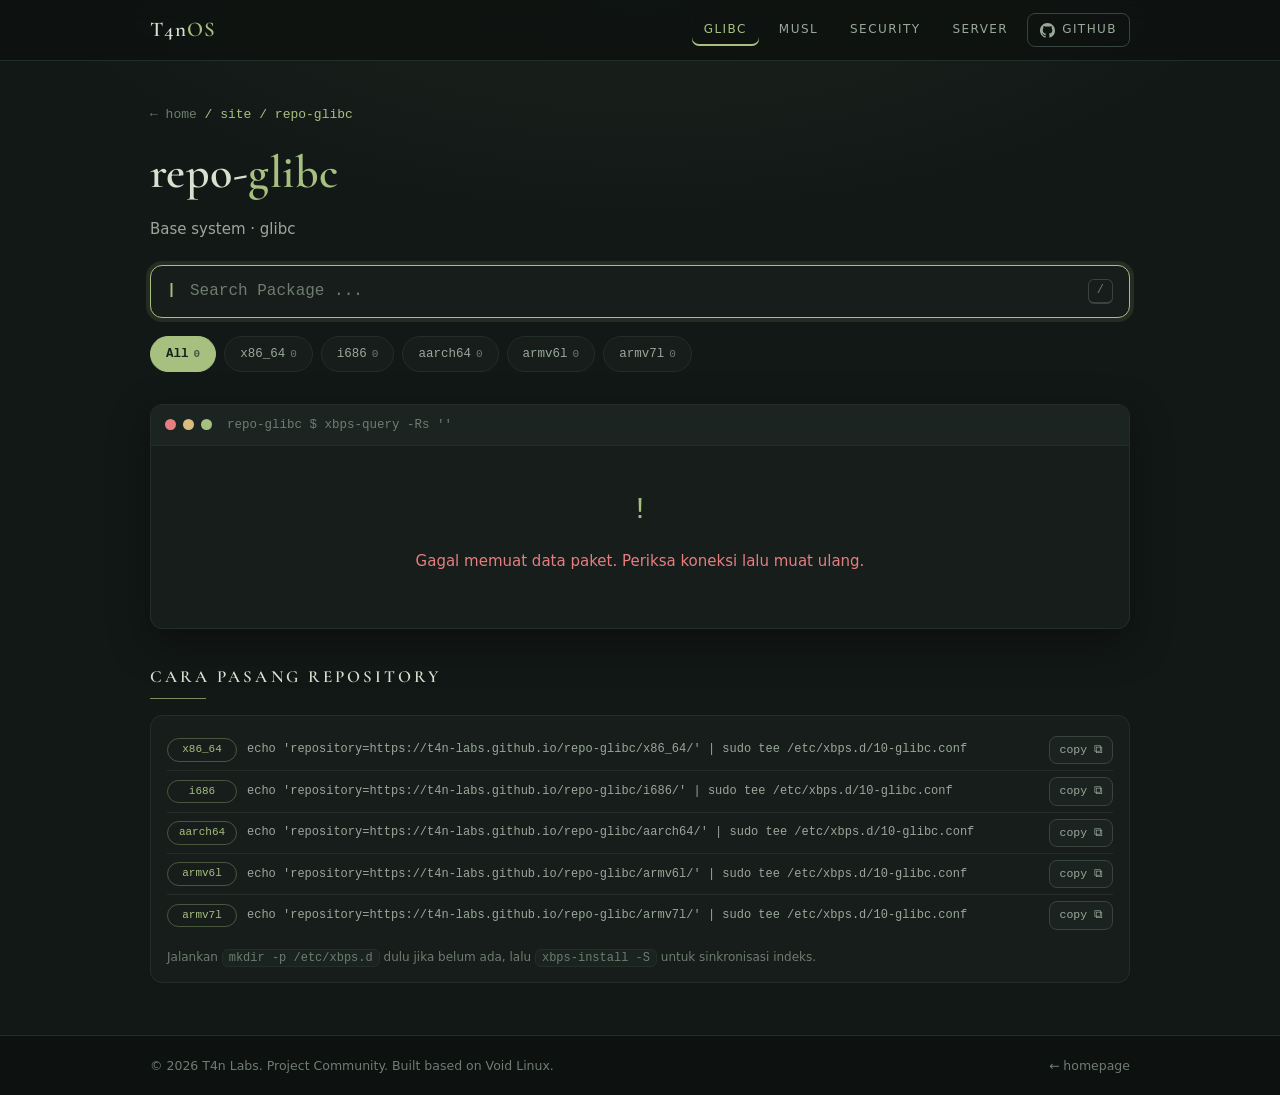
==== site/glibc.html @ 4ee069a6 "Build Website for Search Repository Package T4n Labs" ====
<!doctype html>
<!--
  ============================================================
  T4n OS — SEARCH PAGE · ⚠ BEDA ANTAR FILE: repo-glibc
  ============================================================
  Halaman  : search package untuk SATU repository
  Style    : assets/style.css  (folder site/, tema Everforest)
  Script   : assets/script.js  (folder site/, search engine)

  PEMBEDA ANTAR FILE (hanya 3 baris):
    1. <title>       : "repo-glibc — T4n OS Search"
    2. <meta desc>   : "...repository glibc T4n OS..."
    3. <body data-repo="glibc">   ← menentukan repo yg dicari
  File lain: glibc.html / server.html / security.html
  (ganti 3 baris tsb, sisanya identik)

  Elemen WAJIB (dipakai site/assets/script.js):
    body[data-repo] #switch a[data-key] #cmd
    [data-repo-name] [data-repo-label] [data-repo-desc]
    #q #tabs .panel #panelTitle #count #notice #status
    #results #install #toast
  (#pagination dibuat otomatis oleh JS — jangan ditulis manual)

  URL state: #q=<kata>&arch=<arch>&page=<n>  → bisa di-share
  ============================================================
-->
<html lang="id">
  <head>
    <meta charset="UTF-8" />
    <meta name="viewport" content="width=device-width, initial-scale=1.0" />

    <!-- Identitas: title & description spesifik repo ini -->
    <title>repo-glibc — T4n OS Search</title>
    <meta
      name="description"
      content="Cari paket di repository glibc T4n OS (Void Linux based)." />
    <meta name="theme-color" content="#121816" />

    <!-- Logo di ../assets (dipakai bersama homepage); style lokal -->
    <link rel="icon" type="image/png" href="../assets/logo.png" />
    <link rel="stylesheet" href="assets/style.css" />
  </head>
  <!-- data-repo: KUNCI halaman — script.js membaca ini untuk
       memilih repo (fetch URL, tab arch, perintah pasang) -->
  <body data-repo="glibc">
    <!-- ======================================================
         HEADER — #switch: navigasi antar halaman search.
         a[data-key] diberi class .active oleh paintChrome()
         sesuai body[data-repo] — jangan hapus data-key.
         ====================================================== -->
    <header>
      <div class="wrap bar">
        <a class="brand" href="../index.html">T4n<b>OS</b></a>
        <nav id="switch">
          <a href="glibc.html" data-key="glibc">glibc</a>
          <a href="musl.html" data-key="musl">musl</a>
          <a href="security.html" data-key="security">security</a>
          <a href="server.html" data-key="server">server</a>
          <a
            class="gh"
            href="https://github.com/T4n-Labs"
            target="_blank"
            rel="noopener">
            <!-- Logo GitHub inline SVG (fill: currentColor) -->
            <svg viewBox="0 0 16 16" aria-hidden="true" focusable="false">
              <path
                d="M8 0C3.58 0 0 3.58 0 8c0 3.54 2.29 6.53 5.47 7.59.4.07.55-.17.55-.38 0-.19-.01-.82-.01-1.49-2.01.37-2.53-.49-2.69-.94-.09-.23-.48-.94-.82-1.13-.28-.15-.68-.52-.01-.53.63-.01 1.08.58 1.23.82.72 1.21 1.87.87 2.33.66.07-.52.28-.87.51-1.07-1.78-.2-3.64-.89-3.64-3.95 0-.87.31-1.59.82-2.15-.08-.2-.36-1.02.08-2.12 0 0 .67-.21 2.2.82.64-.18 1.32-.27 2-.27s1.36.09 2 .27c1.53-1.04 2.2-.82 2.2-.82.44 1.1.16 1.92.08 2.12.51.56.82 1.27.82 2.15 0 3.07-1.87 3.75-3.65 3.95.29.25.54.73.54 1.48 0 1.07-.01 1.93-.01 2.2 0 .21.15.46.55.38A8.01 8.01 0 0 0 16 8c0-4.42-3.58-8-8-8z" />
            </svg>
            GitHub
          </a>
        </nav>
      </div>
    </header>

    <main class="wrap">
      <!-- ======================================================
           HERO — identitas repo + search bar + tab arsitektur
           [data-repo-name/label/desc] diisi paintChrome().
           #q     : input pencarian (live, debounce di script)
           #tabs  : tab arch — dibangun buildTabs(), kosongkan saja
           ====================================================== -->
      <section class="hero">
        <p class="crumb">
          <a class="back" href="../index.html">← home</a> / site /
          <span data-repo-name></span>
        </p>
        <h1>repo-<em data-repo-label></em></h1>
        <p class="sub" data-repo-desc></p>

        <div class="search" role="search">
          <span class="pipe">|</span>
          <input
            id="q"
            type="search"
            placeholder="Search Package ..."
            autocomplete="off"
            spellcheck="false"
            autofocus />
          <kbd>/</kbd>
        </div>

        <div class="tabs" id="tabs" role="tablist"></div>
      </section>

      <!-- ======================================================
           PANEL HASIL — window terminal
           #panelTitle : simulasi "xbps-query -Rs ..." (diisi render())
           #count      : "N pkg · hal x/y"
           #notice     : banner peringatan (saat ini tak dipakai)
           #status     : loading / error / empty-state (aria-live
                         agar screen reader mengumumkan perubahan)
           #results    : <ul> baris paket; <nav> pagination dibuat
                         JS tepat setelah elemen ini
           ====================================================== -->
      <section class="panel">
        <div class="panel-bar">
          <span class="dot r"></span><span class="dot y"></span
          ><span class="dot g"></span>
          <span class="panel-title" id="panelTitle"></span>
          <span class="panel-count" id="count"></span>
        </div>
        <div id="notice"></div>
        <div id="status" aria-live="polite"></div>
        <ul id="results" class="results"></ul>
      </section>

      <!-- ======================================================
           CARA PASANG — #install diisi buildInstall():
           satu baris perintah per arsitektur + tombol copy
           ====================================================== -->
      <section class="howto">
        <h2>Cara pasang repository</h2>
        <div id="install"></div>
      </section>
    </main>

    <footer>
      <div class="wrap foot">
        <p>
          &copy; 2026 T4n Labs. Project Community. Built based on Void Linux.
        </p>
        <span><a href="../index.html">← homepage</a></span>
      </div>
    </footer>

    <!-- Toast: feedback tombol copy (dipakai script via #toast) -->
    <div id="toast" class="toast"></div>

    <!-- Search engine — satu file untuk KEEMPAT halaman site/.
         Pembeda hanya body[data-repo] di atas. -->
    <script src="assets/script.js"></script>
  </body>
</html>
---- site/assets/style.css ----
/* ============================================================
   T4n OS — SEARCH PAGE · TEMA EVERFOREST DARK
   ============================================================
   Dipakai oleh : site/{glibc,musl,server,security}.html
   Pasangan     : site/assets/script.js (search engine)
   Saudara      : assets/style.css (homepage — token warna sama)

   DAFTAR ISI
   ----------
   1.  Token desain (:root)   — palet Everforest + font stack
   2.  Base & reset
   3.  Header / navbar
   4.  Hero                   — judul repo + search bar + tabs
   5.  Panel terminal         — window hasil (dot, title, count)
   6.  Hasil pencarian        — baris paket, chip, tombol copy
   7.  Skeleton loading
   8.  Pagination
   9.  Install list           — perintah pasang per-arch
   10. Footer & toast
   11. Responsive (<640px)
   12. Aksesibilitas          — prefers-reduced-motion

   CATATAN FONT:
   Serif "Cormorant Garamond" via Google Fonts (@import) — hanya
   untuk heading; data/terminal tetap mono. Hapus @import untuk
   mode offline penuh (fallback Georgia).
   ============================================================ */
@import url('https://fonts.googleapis.com/css2?family=Cormorant+Garamond:wght@500;600;700&display=swap');

/* ============================================================
   1. TOKEN DESAIN — identik dgn assets/style.css (homepage).
   Ganti tema seluruh situs cukup ubah token di sini + homepage.
   ============================================================ */
:root{
  --bg:#121816;       --bg-deep:#0d1210;  --bg-soft:#1a231f;
  --panel:#161d1a;    --panel-2:#1b2420;
  --line:#242e29;     --line-2:#38453e;
  --text:#d8e0d0;     --muted:#9aa89b;    --dim:#6e7d70;
  --accent:#a7c080;   --accent-bright:#b6ce91; --accent-soft:rgba(167,192,128,.12);
  --green:#a7c080;    --yellow:#dbbc7f;   --red:#e67e80;
  --radius:12px;
  --sans:system-ui,-apple-system,"Segoe UI",Roboto,"Helvetica Neue",Arial,sans-serif;
  --serif:"Cormorant Garamond",Georgia,"Times New Roman",serif;
  --mono:ui-monospace,"JetBrains Mono","Fira Code","Cascadia Code",Menlo,Consolas,monospace;
}

/* ============================================================
   2. BASE & RESET
   ============================================================ */
*{box-sizing:border-box}
body{
  margin:0;
  /* glow hijau tipis di atas + latar everforest */
  background:radial-gradient(900px 400px at 50% -60px, rgba(167,192,128,.07), transparent 70%), var(--bg);
  color:var(--text); font-family:var(--sans); font-size:15px; line-height:1.6;
  -webkit-font-smoothing:antialiased;
}
a{color:inherit;text-decoration:none}
button{font:inherit;cursor:pointer}
::selection{background:rgba(167,192,128,.3)}
mark{background:rgba(167,192,128,.25);color:var(--text);border-radius:3px;padding:0 1px}  /* highlight hasil search */
.wrap{width:min(980px,92vw);margin-inline:auto}
h2{
  font-family:var(--serif);font-size:17px;font-weight:600;
  letter-spacing:.18em;text-transform:uppercase;
  color:var(--text);margin:0 0 16px;
}
h2::after{content:"";display:block;width:56px;height:1px;background:var(--accent);margin-top:8px;opacity:.7}

/* ============================================================
   3. HEADER / NAVBAR — sticky + blur; nav item uppercase,
   halaman aktif (data-key) diberi underline via box-shadow inset
   ============================================================ */
header{position:sticky;top:0;z-index:50;background:rgba(13,18,16,.85);backdrop-filter:blur(10px);border-bottom:1px solid var(--line)}
.bar{display:flex;align-items:center;gap:18px;height:60px}
.brand{font-family:var(--serif);font-weight:600;font-size:21px;letter-spacing:.05em}
.brand b{color:var(--accent);font-weight:600}          /* "OS" beraksen */
.bar nav{display:flex;gap:6px;margin-left:auto;align-items:center}
.bar nav a{
  font-size:12px;letter-spacing:.12em;text-transform:uppercase;
  padding:6px 12px;border-radius:8px;color:var(--muted);
  border:1px solid transparent;transition:.15s;white-space:nowrap;
}
.bar nav a:hover{color:var(--text);background:var(--bg-soft);border-color:var(--line-2)}
.bar nav a.active{color:var(--accent);box-shadow:inset 0 -2px 0 var(--accent)}
.bar nav a.gh{display:inline-flex;align-items:center;gap:7px;border-color:var(--line-2)}
.bar nav a.gh svg{width:15px;height:15px;fill:currentColor;flex:none}  /* logo ikut warna teks */
.bar nav a.gh:hover{color:var(--accent);border-color:var(--accent)}

/* ============================================================
   4. HERO — breadcrumb (← home / site / repo), judul serif,
   search bar & tab arch di bawahnya
   ============================================================ */
.hero{padding:44px 0 8px}
.crumb{font-family:var(--mono);color:var(--accent);font-size:13px;margin:0 0 10px}
.back{color:var(--dim)} .back:hover{color:var(--accent)}
.hero h1{font-family:var(--serif);font-weight:600;font-size:clamp(32px,5vw,46px);margin:0 0 8px;letter-spacing:.01em}
.hero h1 em{font-style:normal;color:var(--accent)}     /* label repo beraksen */
.sub{color:var(--muted);margin:0 0 24px}
.sub b{color:var(--text)}

/* Search bar — fokus: border aksen + ring lembut (focus-within) */
.search{
  display:flex;align-items:center;gap:12px;
  background:var(--panel);border:1px solid var(--line-2);border-radius:var(--radius);
  padding:13px 16px;transition:.15s;box-shadow:0 8px 30px rgba(0,0,0,.25);
}
.search:focus-within{border-color:var(--accent);box-shadow:0 0 0 4px var(--accent-soft)}
.search .pipe{font-family:var(--mono);color:var(--accent);font-weight:800;user-select:none}
.search input{font-family:var(--mono);flex:1;background:none;border:0;outline:0;color:var(--text);font-size:16px;min-width:0}
.search input::placeholder{color:var(--dim)}
.search input::-webkit-search-cancel-button{-webkit-appearance:none}   /* tombol x bawaan disembunyikan (Esc = shortcut bersihkan) */
.search kbd{font-family:var(--mono);border:1px solid var(--line-2);border-bottom-width:2px;border-radius:6px;padding:1px 8px;color:var(--dim);font-size:12px}  /* hint "/" */

/* Tabs arch — .active terisi aksen; counter (.n) opacity turun */
.tabs{display:flex;flex-wrap:wrap;gap:8px;margin-top:18px}
.tab{font-family:var(--mono);background:var(--panel);border:1px solid var(--line);border-radius:999px;color:var(--muted);padding:7px 15px;font-size:12.5px;transition:.15s}
.tab:hover{color:var(--text);border-color:var(--line-2)}
.tab.active{background:var(--accent);border-color:var(--accent);color:#18211b;font-weight:700}
.tab .n{font-size:11px;opacity:.65;margin-left:5px}

/* ============================================================
   5. PANEL TERMINAL — window hasil pencarian
   .panel-bar    : dot r/y/g + judul perintah + counter
   .panel        : scroll-margin-top agar tak tertutup navbar
                   saat scrollIntoView() dari pagination
   #notice/#status: banner peringatan & empty/error state
                    (:empty → otomatis tak memakan ruang)
   ============================================================ */
.panel{background:var(--panel);border:1px solid var(--line);border-radius:var(--radius);margin-top:24px;overflow:hidden;box-shadow:0 14px 40px rgba(0,0,0,.35);scroll-margin-top:76px}
.panel-bar{display:flex;align-items:center;gap:7px;padding:10px 14px;background:var(--panel-2);border-bottom:1px solid var(--line)}
.dot{width:11px;height:11px;border-radius:50%;flex:none}
.dot.r{background:var(--red)}.dot.y{background:var(--yellow)}.dot.g{background:var(--accent)}
.panel-title{font-family:var(--mono);margin-left:8px;color:var(--dim);font-size:12.5px;white-space:nowrap;overflow:hidden;text-overflow:ellipsis}
.panel-count{font-family:var(--mono);margin-left:auto;color:var(--accent);font-size:12.5px;flex:none}

#notice{padding:10px 16px;background:rgba(219,188,127,.08);border-bottom:1px solid var(--line);color:var(--muted);font-size:12.5px}
#notice:empty{display:none}
#status:empty{display:none}
.status{padding:40px 20px;text-align:center;color:var(--muted)}
.status .big{font-family:var(--mono);font-size:30px;color:var(--accent);margin-bottom:8px}   /* glyph ∅ / ⌕ / ! */
.status code{font-family:var(--mono);background:var(--bg-soft);border:1px solid var(--line);border-radius:6px;padding:1px 6px;font-size:12.5px}
.status.err{color:var(--red)}

/* ============================================================
   6. HASIL PENCARIAN — max-height 540px + scroll internal
   (di mobile dimatikan oleh media query §11)
   .row-link : nama + versi + desc(elipsis) + chip arch + size
   .copy     : salin "xbps-install <pkg>"
   ============================================================ */
.results{list-style:none;margin:0;padding:0;max-height:540px;overflow-y:auto}
.results:empty{display:none}
.results::-webkit-scrollbar{width:10px}
.results::-webkit-scrollbar-thumb{background:var(--line-2);border-radius:6px}
.row{display:flex;align-items:center;gap:10px;border-bottom:1px solid var(--line);padding-right:10px}
.row:last-child{border-bottom:0}
.row-link{flex:1;display:flex;align-items:center;gap:12px;min-width:0;padding:11px 16px;transition:background .12s}
.row-link:hover{background:var(--accent-soft)}
.row-link .name{font-family:var(--mono);font-weight:700;white-space:nowrap;overflow-wrap:anywhere}
.row-link .ver{font-family:var(--mono);color:var(--muted);font-size:12.5px;white-space:nowrap}
.row-link .desc{flex:1;color:var(--dim);font-size:12.5px;overflow:hidden;text-overflow:ellipsis;white-space:nowrap;min-width:20px}
.chip{font-family:var(--mono);font-size:11px;padding:2px 9px;border-radius:999px;border:1px solid var(--line-2);color:var(--muted);white-space:nowrap;flex:none}
.chip.arch{color:var(--accent);border-color:rgba(167,192,128,.35)}
.size{font-family:var(--mono);color:var(--dim);font-size:11.5px;white-space:nowrap;flex:none}
.copy{font-family:var(--mono);background:var(--bg-soft);border:1px solid var(--line-2);color:var(--muted);border-radius:8px;padding:4px 9px;font-size:11.5px;transition:.15s;flex:none}
.copy:hover{color:var(--accent);border-color:var(--accent)}
.more{padding:12px 16px;color:var(--dim);font-size:12px;text-align:center}

/* ============================================================
   7. SKELETON — placeholder shimmer saat fetch berjalan
   ============================================================ */
.sk{padding:14px 16px;border-bottom:1px solid var(--line)}
.sk:last-child{border:0}
.sk-line{height:13px;border-radius:6px;background:linear-gradient(90deg,var(--line) 25%,var(--line-2) 50%,var(--line) 75%);background-size:200% 100%;animation:shine 1.1s linear infinite}
@keyframes shine{to{background-position:-200% 0}}

/* ============================================================
   8. PAGINATION — [‹][1][2]…[Last][›]
   container disuntik JS setelah #results; :empty = sembunyi
   ============================================================ */
.pagination{display:flex;align-items:center;justify-content:space-between;gap:12px;flex-wrap:wrap;padding:12px 16px;border-top:1px solid var(--line);background:var(--panel-2)}
.pagination:empty{display:none}
.pg-info{font-family:var(--mono);color:var(--dim);font-size:12px}
.pg-info b{color:var(--muted)}
.pg-pages{display:flex;align-items:center;gap:6px;flex-wrap:wrap}
.pg{font-family:var(--mono);min-width:34px;height:34px;padding:0 10px;border-radius:9px;border:1px solid var(--line-2);background:var(--panel);color:var(--muted);font-size:13px;display:inline-flex;align-items:center;justify-content:center;transition:.15s}
.pg:hover:not(:disabled):not(.active){color:var(--accent);border-color:var(--accent)}
.pg.active{background:var(--accent);border-color:var(--accent);color:#18211b;font-weight:700;cursor:default}
.pg:disabled{opacity:.35;cursor:not-allowed}
.pg-dots{color:var(--dim);padding:0 2px;user-select:none}   /* tanda "…" */

/* ============================================================
   9. INSTALL LIST — perintah pasang per-arch (buildInstall())
   ============================================================ */
.howto{margin-top:34px}
.inst{background:var(--panel);border:1px solid var(--line);border-radius:var(--radius);padding:14px 16px}
.inst-line{display:flex;align-items:center;gap:10px;padding:6px 0}
.inst-line + .inst-line{border-top:1px solid var(--line)}
.inst-line .chip.arch{min-width:70px;text-align:center}
.inst-line code{font-family:var(--mono);flex:1;color:var(--muted);font-size:12px;overflow-x:auto;white-space:nowrap;scrollbar-width:none}
.inst-note{margin:12px 0 0;color:var(--dim);font-size:12px}
.inst-note code{font-family:var(--mono);background:var(--bg-soft);border:1px solid var(--line);border-radius:6px;padding:1px 6px}

/* ============================================================
   10. FOOTER & TOAST
   ============================================================ */
footer{background:var(--bg-deep);border-top:1px solid var(--line);margin-top:52px;padding:20px 0;color:var(--dim);font-size:12.5px}
.foot{display:flex;justify-content:space-between;gap:10px;flex-wrap:wrap}
.foot p{margin:0}
.foot a:hover{color:var(--accent)}
.toast{font-family:var(--mono);position:fixed;left:50%;bottom:26px;transform:translate(-50%,16px);background:var(--bg-soft);border:1px solid var(--accent);color:var(--text);padding:9px 16px;border-radius:10px;font-size:13px;opacity:0;pointer-events:none;transition:.25s;z-index:99;max-width:90vw}
.toast.show{opacity:1;transform:translate(-50%,0)}

/* ============================================================
   11. RESPONSIVE — layar ≤ 640px
   - hint kbd disembunyikan (HP tidak punya keyboard "/")
   - kolom desc & size dihilangkan → baris hasil ringkas
   - baris hasil wrap: tombol copy pindah ke bawah
   - list tanpa max-height → ikut scroll halaman (bukan nested)
   ============================================================ */
@media(max-width:640px){
  .search kbd{display:none}
  .row-link .desc,.size{display:none}
  .row{flex-wrap:wrap;padding-right:0}
  .row-link{flex:1 1 100%}
  .copy{margin:0 0 10px 16px}
  .inst-line{flex-wrap:wrap}
  .inst-line code{flex:1 1 100%}
  .pagination{justify-content:center}
  .pg-info{width:100%;text-align:center}
  .bar nav{overflow-x:auto;scrollbar-width:none}
}

/* ============================================================
   12. AKSESIBILITAS — hormati reduce motion:
   matikan shimmer, blink, transisi hover & toast
   ============================================================ */
@media (prefers-reduced-motion:reduce){*{animation:none!important;transition:none!important}}
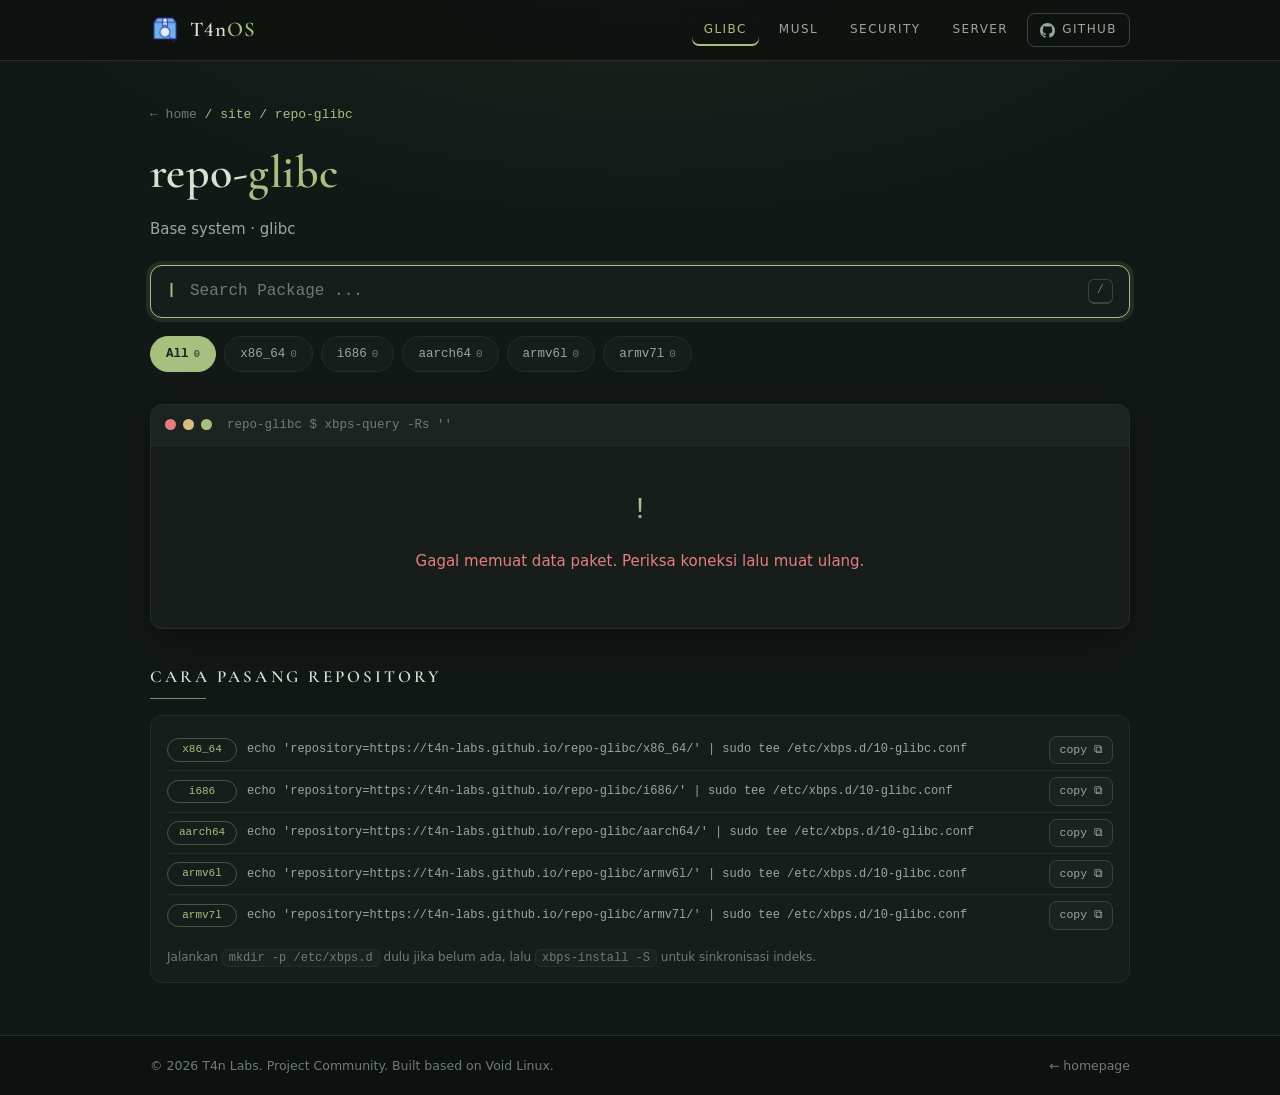
==== commit 804ee0d7: "Update website" ====
--- a/site/glibc.html
+++ b/site/glibc.html
@@ -50,7 +50,10 @@
          ====================================================== -->
     <header>
       <div class="wrap bar">
-        <a class="brand" href="../index.html">T4n<b>OS</b></a>
+        <a class="brand" href="../index.html">
+          <img class="brand-logo" src="../assets/logo.png" alt="Logo T4n OS" />
+          <span>T4n<b>OS</b></span>
+        </a>
         <nav id="switch">
           <a href="glibc.html" data-key="glibc">glibc</a>
           <a href="musl.html" data-key="musl">musl</a>
--- a/site/assets/style.css
+++ b/site/assets/style.css
@@ -4,6 +4,11 @@
    Dipakai oleh : site/{glibc,musl,server,security}.html
    Pasangan     : site/assets/script.js (search engine)
    Saudara      : assets/style.css (homepage — token warna sama)
+
+   GAYA PENULISAN
+   --------------
+   Satu properti per baris, komentar dokumentasi di ATAS
+   selector — bukan menumpuk di belakang deklarasi.
 
    DAFTAR ISI
    ----------
@@ -32,12 +37,22 @@
    Ganti tema seluruh situs cukup ubah token di sini + homepage.
    ============================================================ */
 :root{
-  --bg:#121816;       --bg-deep:#0d1210;  --bg-soft:#1a231f;
-  --panel:#161d1a;    --panel-2:#1b2420;
-  --line:#242e29;     --line-2:#38453e;
-  --text:#d8e0d0;     --muted:#9aa89b;    --dim:#6e7d70;
-  --accent:#a7c080;   --accent-bright:#b6ce91; --accent-soft:rgba(167,192,128,.12);
-  --green:#a7c080;    --yellow:#dbbc7f;   --red:#e67e80;
+  --bg:#121816;
+  --bg-deep:#0d1210;
+  --bg-soft:#1a231f;
+  --panel:#161d1a;
+  --panel-2:#1b2420;
+  --line:#242e29;
+  --line-2:#38453e;
+  --text:#d8e0d0;
+  --muted:#9aa89b;
+  --dim:#6e7d70;
+  --accent:#a7c080;
+  --accent-bright:#b6ce91;
+  --accent-soft:rgba(167,192,128,.12);
+  --green:#a7c080;
+  --yellow:#dbbc7f;
+  --red:#e67e80;
   --radius:12px;
   --sans:system-ui,-apple-system,"Segoe UI",Roboto,"Helvetica Neue",Arial,sans-serif;
   --serif:"Cormorant Garamond",Georgia,"Times New Roman",serif;
@@ -47,100 +62,367 @@
 /* ============================================================
    2. BASE & RESET
    ============================================================ */
-*{box-sizing:border-box}
+*{
+  box-sizing:border-box
+}
 body{
   margin:0;
   /* glow hijau tipis di atas + latar everforest */
   background:radial-gradient(900px 400px at 50% -60px, rgba(167,192,128,.07), transparent 70%), var(--bg);
-  color:var(--text); font-family:var(--sans); font-size:15px; line-height:1.6;
-  -webkit-font-smoothing:antialiased;
-}
-a{color:inherit;text-decoration:none}
-button{font:inherit;cursor:pointer}
-::selection{background:rgba(167,192,128,.3)}
-mark{background:rgba(167,192,128,.25);color:var(--text);border-radius:3px;padding:0 1px}  /* highlight hasil search */
-.wrap{width:min(980px,92vw);margin-inline:auto}
+  color:var(--text);
+  font-family:var(--sans);
+  font-size:15px;
+  line-height:1.6;
+  -webkit-font-smoothing:antialiased
+}
+a{
+  color:inherit;
+  text-decoration:none
+}
+button{
+  font:inherit;
+  cursor:pointer
+}
+::selection{
+  background:rgba(167,192,128,.3)
+}
+/* highlight kata kunci di hasil pencarian */
+mark{
+  background:rgba(167,192,128,.25);
+  color:var(--text);
+  border-radius:3px;
+  padding:0 1px
+}
+.wrap{
+  width:min(980px,92vw);
+  margin-inline:auto
+}
 h2{
-  font-family:var(--serif);font-size:17px;font-weight:600;
-  letter-spacing:.18em;text-transform:uppercase;
-  color:var(--text);margin:0 0 16px;
-}
-h2::after{content:"";display:block;width:56px;height:1px;background:var(--accent);margin-top:8px;opacity:.7}
-
-/* ============================================================
-   3. HEADER / NAVBAR — sticky + blur; nav item uppercase,
+  font-family:var(--serif);
+  font-size:17px;
+  font-weight:600;
+  letter-spacing:.18em;
+  text-transform:uppercase;
+  color:var(--text);
+  margin:0 0 16px
+}
+h2::after{
+  content:"";
+  display:block;
+  width:56px;
+  height:1px;
+  background:var(--accent);
+  margin-top:8px;
+  opacity:.7
+}
+
+/* ============================================================
+   3. HEADER / NAVBAR
+   sticky + blur; nav item uppercase letterspaced,
    halaman aktif (data-key) diberi underline via box-shadow inset
    ============================================================ */
-header{position:sticky;top:0;z-index:50;background:rgba(13,18,16,.85);backdrop-filter:blur(10px);border-bottom:1px solid var(--line)}
-.bar{display:flex;align-items:center;gap:18px;height:60px}
-.brand{font-family:var(--serif);font-weight:600;font-size:21px;letter-spacing:.05em}
-.brand b{color:var(--accent);font-weight:600}          /* "OS" beraksen */
-.bar nav{display:flex;gap:6px;margin-left:auto;align-items:center}
+header{
+  position:sticky;
+  top:0;
+  z-index:50;
+  background:rgba(13,18,16,.85);
+  backdrop-filter:blur(10px);
+  border-bottom:1px solid var(--line)
+}
+.bar{
+  display:flex;
+  align-items:center;
+  gap:18px;
+  height:60px
+}
+
+/* ---------- brand: logo + wordmark ---------- */
+/* font-variant-numeric: angka dirender "lining" (sejajar penuh),
+   memperbaiki "4" Cormorant yang secara default old-style (turun) */
+.brand{
+  display:inline-flex;
+  align-items:center;
+  gap:10px;
+  font-family:var(--serif);
+  font-weight:600;
+  font-size:21px;
+  letter-spacing:.05em;
+  font-variant-numeric:lining-nums;
+  font-feature-settings:"lnum" 1,"onum" 0 /* fallback engine lama */
+}
+.brand-logo{
+  width:30px;
+  height:30px;
+  object-fit:contain; /* logo ikut rata vertikal */
+  flex:none;
+  border-radius:7px   /* hapus jika logo sudah bulat/kotak */
+}
+/* "OS" berwarna aksen */
+.brand b{
+  color:var(--accent);
+  font-weight:600
+}
+.bar nav{
+  display:flex;
+  gap:6px;
+  margin-left:auto;
+  align-items:center
+}
 .bar nav a{
-  font-size:12px;letter-spacing:.12em;text-transform:uppercase;
-  padding:6px 12px;border-radius:8px;color:var(--muted);
-  border:1px solid transparent;transition:.15s;white-space:nowrap;
-}
-.bar nav a:hover{color:var(--text);background:var(--bg-soft);border-color:var(--line-2)}
-.bar nav a.active{color:var(--accent);box-shadow:inset 0 -2px 0 var(--accent)}
-.bar nav a.gh{display:inline-flex;align-items:center;gap:7px;border-color:var(--line-2)}
-.bar nav a.gh svg{width:15px;height:15px;fill:currentColor;flex:none}  /* logo ikut warna teks */
-.bar nav a.gh:hover{color:var(--accent);border-color:var(--accent)}
+  font-size:12px;
+  letter-spacing:.12em;
+  text-transform:uppercase;
+  padding:6px 12px;
+  border-radius:8px;
+  color:var(--muted);
+  border:1px solid transparent;
+  transition:.15s;
+  white-space:nowrap
+}
+.bar nav a:hover{
+  color:var(--text);
+  background:var(--bg-soft);
+  border-color:var(--line-2)
+}
+/* underline aktif — link dengan data-key = body[data-repo] */
+.bar nav a.active{
+  color:var(--accent);
+  box-shadow:inset 0 -2px 0 var(--accent)
+}
+
+/* Tombol GitHub: logo inline SVG mengikuti warna teks (currentColor) */
+.bar nav a.gh{
+  display:inline-flex;
+  align-items:center;
+  gap:7px;
+  border-color:var(--line-2)
+}
+.bar nav a.gh svg{
+  width:15px;
+  height:15px;
+  fill:currentColor;
+  flex:none
+}
+.bar nav a.gh:hover{
+  color:var(--accent);
+  border-color:var(--accent)
+}
 
 /* ============================================================
    4. HERO — breadcrumb (← home / site / repo), judul serif,
    search bar & tab arch di bawahnya
    ============================================================ */
-.hero{padding:44px 0 8px}
-.crumb{font-family:var(--mono);color:var(--accent);font-size:13px;margin:0 0 10px}
-.back{color:var(--dim)} .back:hover{color:var(--accent)}
-.hero h1{font-family:var(--serif);font-weight:600;font-size:clamp(32px,5vw,46px);margin:0 0 8px;letter-spacing:.01em}
-.hero h1 em{font-style:normal;color:var(--accent)}     /* label repo beraksen */
-.sub{color:var(--muted);margin:0 0 24px}
-.sub b{color:var(--text)}
+.hero{
+  padding:44px 0 8px
+}
+.crumb{
+  font-family:var(--mono);
+  color:var(--accent);
+  font-size:13px;
+  margin:0 0 10px
+}
+.back{
+  color:var(--dim)
+}
+.back:hover{
+  color:var(--accent)
+}
+.hero h1{
+  font-family:var(--serif);
+  font-weight:600;
+  font-size:clamp(32px,5vw,46px);
+  margin:0 0 8px;
+  letter-spacing:.01em
+}
+/* label repo (repo-<em>xxx</em>) berwarna aksen */
+.hero h1 em{
+  font-style:normal;
+  color:var(--accent)
+}
+.sub{
+  color:var(--muted);
+  margin:0 0 24px
+}
+.sub b{
+  color:var(--text)
+}
 
 /* Search bar — fokus: border aksen + ring lembut (focus-within) */
 .search{
-  display:flex;align-items:center;gap:12px;
-  background:var(--panel);border:1px solid var(--line-2);border-radius:var(--radius);
-  padding:13px 16px;transition:.15s;box-shadow:0 8px 30px rgba(0,0,0,.25);
-}
-.search:focus-within{border-color:var(--accent);box-shadow:0 0 0 4px var(--accent-soft)}
-.search .pipe{font-family:var(--mono);color:var(--accent);font-weight:800;user-select:none}
-.search input{font-family:var(--mono);flex:1;background:none;border:0;outline:0;color:var(--text);font-size:16px;min-width:0}
-.search input::placeholder{color:var(--dim)}
-.search input::-webkit-search-cancel-button{-webkit-appearance:none}   /* tombol x bawaan disembunyikan (Esc = shortcut bersihkan) */
-.search kbd{font-family:var(--mono);border:1px solid var(--line-2);border-bottom-width:2px;border-radius:6px;padding:1px 8px;color:var(--dim);font-size:12px}  /* hint "/" */
+  display:flex;
+  align-items:center;
+  gap:12px;
+  background:var(--panel);
+  border:1px solid var(--line-2);
+  border-radius:var(--radius);
+  padding:13px 16px;
+  transition:.15s;
+  box-shadow:0 8px 30px rgba(0,0,0,.25)
+}
+.search:focus-within{
+  border-color:var(--accent);
+  box-shadow:0 0 0 4px var(--accent-soft)
+}
+.search .pipe{
+  font-family:var(--mono);
+  color:var(--accent);
+  font-weight:800;
+  user-select:none
+}
+.search input{
+  font-family:var(--mono);
+  flex:1;
+  background:none;
+  border:0;
+  outline:0;
+  color:var(--text);
+  font-size:16px;
+  min-width:0
+}
+.search input::placeholder{
+  color:var(--dim)
+}
+/* tombol ✕ bawaan disembunyikan — "Esc" adalah shortcut bersihkan */
+.search input::-webkit-search-cancel-button{
+  -webkit-appearance:none
+}
+/* hint keyboard "/" untuk fokus ke search */
+.search kbd{
+  font-family:var(--mono);
+  border:1px solid var(--line-2);
+  border-bottom-width:2px;
+  border-radius:6px;
+  padding:1px 8px;
+  color:var(--dim);
+  font-size:12px
+}
 
 /* Tabs arch — .active terisi aksen; counter (.n) opacity turun */
-.tabs{display:flex;flex-wrap:wrap;gap:8px;margin-top:18px}
-.tab{font-family:var(--mono);background:var(--panel);border:1px solid var(--line);border-radius:999px;color:var(--muted);padding:7px 15px;font-size:12.5px;transition:.15s}
-.tab:hover{color:var(--text);border-color:var(--line-2)}
-.tab.active{background:var(--accent);border-color:var(--accent);color:#18211b;font-weight:700}
-.tab .n{font-size:11px;opacity:.65;margin-left:5px}
+.tabs{
+  display:flex;
+  flex-wrap:wrap;
+  gap:8px;
+  margin-top:18px
+}
+.tab{
+  font-family:var(--mono);
+  background:var(--panel);
+  border:1px solid var(--line);
+  border-radius:999px;
+  color:var(--muted);
+  padding:7px 15px;
+  font-size:12.5px;
+  transition:.15s
+}
+.tab:hover{
+  color:var(--text);
+  border-color:var(--line-2)
+}
+.tab.active{
+  background:var(--accent);
+  border-color:var(--accent);
+  color:#18211b;
+  font-weight:700
+}
+.tab .n{
+  font-size:11px;
+  opacity:.65;
+  margin-left:5px
+}
 
 /* ============================================================
    5. PANEL TERMINAL — window hasil pencarian
-   .panel-bar    : dot r/y/g + judul perintah + counter
-   .panel        : scroll-margin-top agar tak tertutup navbar
-                   saat scrollIntoView() dari pagination
+   .panel-bar     : dot r/y/g + judul perintah + counter
+   .panel         : scroll-margin-top agar tak tertutup navbar
+                    saat scrollIntoView() dari pagination
    #notice/#status: banner peringatan & empty/error state
                     (:empty → otomatis tak memakan ruang)
    ============================================================ */
-.panel{background:var(--panel);border:1px solid var(--line);border-radius:var(--radius);margin-top:24px;overflow:hidden;box-shadow:0 14px 40px rgba(0,0,0,.35);scroll-margin-top:76px}
-.panel-bar{display:flex;align-items:center;gap:7px;padding:10px 14px;background:var(--panel-2);border-bottom:1px solid var(--line)}
-.dot{width:11px;height:11px;border-radius:50%;flex:none}
-.dot.r{background:var(--red)}.dot.y{background:var(--yellow)}.dot.g{background:var(--accent)}
-.panel-title{font-family:var(--mono);margin-left:8px;color:var(--dim);font-size:12.5px;white-space:nowrap;overflow:hidden;text-overflow:ellipsis}
-.panel-count{font-family:var(--mono);margin-left:auto;color:var(--accent);font-size:12.5px;flex:none}
-
-#notice{padding:10px 16px;background:rgba(219,188,127,.08);border-bottom:1px solid var(--line);color:var(--muted);font-size:12.5px}
-#notice:empty{display:none}
-#status:empty{display:none}
-.status{padding:40px 20px;text-align:center;color:var(--muted)}
-.status .big{font-family:var(--mono);font-size:30px;color:var(--accent);margin-bottom:8px}   /* glyph ∅ / ⌕ / ! */
-.status code{font-family:var(--mono);background:var(--bg-soft);border:1px solid var(--line);border-radius:6px;padding:1px 6px;font-size:12.5px}
-.status.err{color:var(--red)}
+.panel{
+  background:var(--panel);
+  border:1px solid var(--line);
+  border-radius:var(--radius);
+  margin-top:24px;
+  overflow:hidden;
+  box-shadow:0 14px 40px rgba(0,0,0,.35);
+  scroll-margin-top:76px
+}
+.panel-bar{
+  display:flex;
+  align-items:center;
+  gap:7px;
+  padding:10px 14px;
+  background:var(--panel-2);
+  border-bottom:1px solid var(--line)
+}
+.dot{
+  width:11px;
+  height:11px;
+  border-radius:50%;
+  flex:none
+}
+.dot.r{
+  background:var(--red)
+}
+.dot.y{
+  background:var(--yellow)
+}
+.dot.g{
+  background:var(--accent)
+}
+.panel-title{
+  font-family:var(--mono);
+  margin-left:8px;
+  color:var(--dim);
+  font-size:12.5px;
+  white-space:nowrap;
+  overflow:hidden;
+  text-overflow:ellipsis
+}
+.panel-count{
+  font-family:var(--mono);
+  margin-left:auto;
+  color:var(--accent);
+  font-size:12.5px;
+  flex:none
+}
+
+#notice{
+  padding:10px 16px;
+  background:rgba(219,188,127,.08);
+  border-bottom:1px solid var(--line);
+  color:var(--muted);
+  font-size:12.5px
+}
+#notice:empty{
+  display:none
+}
+#status:empty{
+  display:none
+}
+.status{
+  padding:40px 20px;
+  text-align:center;
+  color:var(--muted)
+}
+/* glyph besar: ∅ / ⌕ / ! */
+.status .big{
+  font-family:var(--mono);
+  font-size:30px;
+  color:var(--accent);
+  margin-bottom:8px
+}
+.status code{
+  font-family:var(--mono);
+  background:var(--bg-soft);
+  border:1px solid var(--line);
+  border-radius:6px;
+  padding:1px 6px;
+  font-size:12.5px
+}
+.status.err{
+  color:var(--red)
+}
 
 /* ============================================================
    6. HASIL PENCARIAN — max-height 540px + scroll internal
@@ -148,91 +430,347 @@
    .row-link : nama + versi + desc(elipsis) + chip arch + size
    .copy     : salin "xbps-install <pkg>"
    ============================================================ */
-.results{list-style:none;margin:0;padding:0;max-height:540px;overflow-y:auto}
-.results:empty{display:none}
-.results::-webkit-scrollbar{width:10px}
-.results::-webkit-scrollbar-thumb{background:var(--line-2);border-radius:6px}
-.row{display:flex;align-items:center;gap:10px;border-bottom:1px solid var(--line);padding-right:10px}
-.row:last-child{border-bottom:0}
-.row-link{flex:1;display:flex;align-items:center;gap:12px;min-width:0;padding:11px 16px;transition:background .12s}
-.row-link:hover{background:var(--accent-soft)}
-.row-link .name{font-family:var(--mono);font-weight:700;white-space:nowrap;overflow-wrap:anywhere}
-.row-link .ver{font-family:var(--mono);color:var(--muted);font-size:12.5px;white-space:nowrap}
-.row-link .desc{flex:1;color:var(--dim);font-size:12.5px;overflow:hidden;text-overflow:ellipsis;white-space:nowrap;min-width:20px}
-.chip{font-family:var(--mono);font-size:11px;padding:2px 9px;border-radius:999px;border:1px solid var(--line-2);color:var(--muted);white-space:nowrap;flex:none}
-.chip.arch{color:var(--accent);border-color:rgba(167,192,128,.35)}
-.size{font-family:var(--mono);color:var(--dim);font-size:11.5px;white-space:nowrap;flex:none}
-.copy{font-family:var(--mono);background:var(--bg-soft);border:1px solid var(--line-2);color:var(--muted);border-radius:8px;padding:4px 9px;font-size:11.5px;transition:.15s;flex:none}
-.copy:hover{color:var(--accent);border-color:var(--accent)}
-.more{padding:12px 16px;color:var(--dim);font-size:12px;text-align:center}
+.results{
+  list-style:none;
+  margin:0;
+  padding:0;
+  max-height:540px;
+  overflow-y:auto
+}
+.results:empty{
+  display:none
+}
+.results::-webkit-scrollbar{
+  width:10px
+}
+.results::-webkit-scrollbar-thumb{
+  background:var(--line-2);
+  border-radius:6px
+}
+.row{
+  display:flex;
+  align-items:center;
+  gap:10px;
+  border-bottom:1px solid var(--line);
+  padding-right:10px
+}
+.row:last-child{
+  border-bottom:0
+}
+.row-link{
+  flex:1;
+  display:flex;
+  align-items:center;
+  gap:12px;
+  min-width:0;
+  padding:11px 16px;
+  transition:background .12s
+}
+.row-link:hover{
+  background:var(--accent-soft)
+}
+.row-link .name{
+  font-family:var(--mono);
+  font-weight:700;
+  white-space:nowrap;
+  overflow-wrap:anywhere
+}
+.row-link .ver{
+  font-family:var(--mono);
+  color:var(--muted);
+  font-size:12.5px;
+  white-space:nowrap
+}
+.row-link .desc{
+  flex:1;
+  color:var(--dim);
+  font-size:12.5px;
+  overflow:hidden;
+  text-overflow:ellipsis;
+  white-space:nowrap;
+  min-width:20px
+}
+.chip{
+  font-family:var(--mono);
+  font-size:11px;
+  padding:2px 9px;
+  border-radius:999px;
+  border:1px solid var(--line-2);
+  color:var(--muted);
+  white-space:nowrap;
+  flex:none
+}
+.chip.arch{
+  color:var(--accent);
+  border-color:rgba(167,192,128,.35)
+}
+.size{
+  font-family:var(--mono);
+  color:var(--dim);
+  font-size:11.5px;
+  white-space:nowrap;
+  flex:none
+}
+.copy{
+  font-family:var(--mono);
+  background:var(--bg-soft);
+  border:1px solid var(--line-2);
+  color:var(--muted);
+  border-radius:8px;
+  padding:4px 9px;
+  font-size:11.5px;
+  transition:.15s;
+  flex:none
+}
+.copy:hover{
+  color:var(--accent);
+  border-color:var(--accent)
+}
+.more{
+  padding:12px 16px;
+  color:var(--dim);
+  font-size:12px;
+  text-align:center
+}
 
 /* ============================================================
    7. SKELETON — placeholder shimmer saat fetch berjalan
    ============================================================ */
-.sk{padding:14px 16px;border-bottom:1px solid var(--line)}
-.sk:last-child{border:0}
-.sk-line{height:13px;border-radius:6px;background:linear-gradient(90deg,var(--line) 25%,var(--line-2) 50%,var(--line) 75%);background-size:200% 100%;animation:shine 1.1s linear infinite}
-@keyframes shine{to{background-position:-200% 0}}
+.sk{
+  padding:14px 16px;
+  border-bottom:1px solid var(--line)
+}
+.sk:last-child{
+  border:0
+}
+.sk-line{
+  height:13px;
+  border-radius:6px;
+  background:linear-gradient(90deg,var(--line) 25%,var(--line-2) 50%,var(--line) 75%);
+  background-size:200% 100%;
+  animation:shine 1.1s linear infinite
+}
+@keyframes shine{
+  to{
+    background-position:-200% 0
+  }
+}
 
 /* ============================================================
    8. PAGINATION — [‹][1][2]…[Last][›]
    container disuntik JS setelah #results; :empty = sembunyi
    ============================================================ */
-.pagination{display:flex;align-items:center;justify-content:space-between;gap:12px;flex-wrap:wrap;padding:12px 16px;border-top:1px solid var(--line);background:var(--panel-2)}
-.pagination:empty{display:none}
-.pg-info{font-family:var(--mono);color:var(--dim);font-size:12px}
-.pg-info b{color:var(--muted)}
-.pg-pages{display:flex;align-items:center;gap:6px;flex-wrap:wrap}
-.pg{font-family:var(--mono);min-width:34px;height:34px;padding:0 10px;border-radius:9px;border:1px solid var(--line-2);background:var(--panel);color:var(--muted);font-size:13px;display:inline-flex;align-items:center;justify-content:center;transition:.15s}
-.pg:hover:not(:disabled):not(.active){color:var(--accent);border-color:var(--accent)}
-.pg.active{background:var(--accent);border-color:var(--accent);color:#18211b;font-weight:700;cursor:default}
-.pg:disabled{opacity:.35;cursor:not-allowed}
-.pg-dots{color:var(--dim);padding:0 2px;user-select:none}   /* tanda "…" */
+.pagination{
+  display:flex;
+  align-items:center;
+  justify-content:space-between;
+  gap:12px;
+  flex-wrap:wrap;
+  padding:12px 16px;
+  border-top:1px solid var(--line);
+  background:var(--panel-2)
+}
+.pagination:empty{
+  display:none
+}
+.pg-info{
+  font-family:var(--mono);
+  color:var(--dim);
+  font-size:12px
+}
+.pg-info b{
+  color:var(--muted)
+}
+.pg-pages{
+  display:flex;
+  align-items:center;
+  gap:6px;
+  flex-wrap:wrap
+}
+.pg{
+  font-family:var(--mono);
+  min-width:34px;
+  height:34px;
+  padding:0 10px;
+  border-radius:9px;
+  border:1px solid var(--line-2);
+  background:var(--panel);
+  color:var(--muted);
+  font-size:13px;
+  display:inline-flex;
+  align-items:center;
+  justify-content:center;
+  transition:.15s
+}
+.pg:hover:not(:disabled):not(.active){
+  color:var(--accent);
+  border-color:var(--accent)
+}
+.pg.active{
+  background:var(--accent);
+  border-color:var(--accent);
+  color:#18211b;
+  font-weight:700;
+  cursor:default
+}
+.pg:disabled{
+  opacity:.35;
+  cursor:not-allowed
+}
+/* tanda "…" antar jendela nomor */
+.pg-dots{
+  color:var(--dim);
+  padding:0 2px;
+  user-select:none
+}
 
 /* ============================================================
    9. INSTALL LIST — perintah pasang per-arch (buildInstall())
    ============================================================ */
-.howto{margin-top:34px}
-.inst{background:var(--panel);border:1px solid var(--line);border-radius:var(--radius);padding:14px 16px}
-.inst-line{display:flex;align-items:center;gap:10px;padding:6px 0}
-.inst-line + .inst-line{border-top:1px solid var(--line)}
-.inst-line .chip.arch{min-width:70px;text-align:center}
-.inst-line code{font-family:var(--mono);flex:1;color:var(--muted);font-size:12px;overflow-x:auto;white-space:nowrap;scrollbar-width:none}
-.inst-note{margin:12px 0 0;color:var(--dim);font-size:12px}
-.inst-note code{font-family:var(--mono);background:var(--bg-soft);border:1px solid var(--line);border-radius:6px;padding:1px 6px}
+.howto{
+  margin-top:34px
+}
+.inst{
+  background:var(--panel);
+  border:1px solid var(--line);
+  border-radius:var(--radius);
+  padding:14px 16px
+}
+.inst-line{
+  display:flex;
+  align-items:center;
+  gap:10px;
+  padding:6px 0
+}
+.inst-line + .inst-line{
+  border-top:1px solid var(--line)
+}
+.inst-line .chip.arch{
+  min-width:70px;
+  text-align:center
+}
+.inst-line code{
+  font-family:var(--mono);
+  flex:1;
+  color:var(--muted);
+  font-size:12px;
+  overflow-x:auto;
+  white-space:nowrap;
+  scrollbar-width:none
+}
+.inst-note{
+  margin:12px 0 0;
+  color:var(--dim);
+  font-size:12px
+}
+.inst-note code{
+  font-family:var(--mono);
+  background:var(--bg-soft);
+  border:1px solid var(--line);
+  border-radius:6px;
+  padding:1px 6px
+}
 
 /* ============================================================
    10. FOOTER & TOAST
-   ============================================================ */
-footer{background:var(--bg-deep);border-top:1px solid var(--line);margin-top:52px;padding:20px 0;color:var(--dim);font-size:12.5px}
-.foot{display:flex;justify-content:space-between;gap:10px;flex-wrap:wrap}
-.foot p{margin:0}
-.foot a:hover{color:var(--accent)}
-.toast{font-family:var(--mono);position:fixed;left:50%;bottom:26px;transform:translate(-50%,16px);background:var(--bg-soft);border:1px solid var(--accent);color:var(--text);padding:9px 16px;border-radius:10px;font-size:13px;opacity:0;pointer-events:none;transition:.25s;z-index:99;max-width:90vw}
-.toast.show{opacity:1;transform:translate(-50%,0)}
+   footer : latar paling gelap (bg-deep) + garis atas
+   .toast : notifikasi copy — muncul via .show (dari script.js)
+   ============================================================ */
+footer{
+  background:var(--bg-deep);
+  border-top:1px solid var(--line);
+  margin-top:52px;
+  padding:20px 0;
+  color:var(--dim);
+  font-size:12.5px
+}
+.foot{
+  display:flex;
+  justify-content:space-between;
+  gap:10px;
+  flex-wrap:wrap
+}
+.foot p{
+  margin:0
+}
+.foot a:hover{
+  color:var(--accent)
+}
+.toast{
+  font-family:var(--mono);
+  position:fixed;
+  left:50%;
+  bottom:26px;
+  transform:translate(-50%,16px);
+  background:var(--bg-soft);
+  border:1px solid var(--accent);
+  color:var(--text);
+  padding:9px 16px;
+  border-radius:10px;
+  font-size:13px;
+  opacity:0;
+  pointer-events:none;
+  transition:.25s;
+  z-index:99;
+  max-width:90vw
+}
+.toast.show{
+  opacity:1;
+  transform:translate(-50%,0)
+}
 
 /* ============================================================
    11. RESPONSIVE — layar ≤ 640px
    - hint kbd disembunyikan (HP tidak punya keyboard "/")
    - kolom desc & size dihilangkan → baris hasil ringkas
    - baris hasil wrap: tombol copy pindah ke bawah
-   - list tanpa max-height → ikut scroll halaman (bukan nested)
+   - pagination rata tengah
    ============================================================ */
 @media(max-width:640px){
-  .search kbd{display:none}
-  .row-link .desc,.size{display:none}
-  .row{flex-wrap:wrap;padding-right:0}
-  .row-link{flex:1 1 100%}
-  .copy{margin:0 0 10px 16px}
-  .inst-line{flex-wrap:wrap}
-  .inst-line code{flex:1 1 100%}
-  .pagination{justify-content:center}
-  .pg-info{width:100%;text-align:center}
-  .bar nav{overflow-x:auto;scrollbar-width:none}
+  .search kbd{
+    display:none
+  }
+  .row-link .desc,
+  .size{
+    display:none
+  }
+  .row{
+    flex-wrap:wrap;
+    padding-right:0
+  }
+  .row-link{
+    flex:1 1 100%
+  }
+  .copy{
+    margin:0 0 10px 16px
+  }
+  .inst-line{
+    flex-wrap:wrap
+  }
+  .inst-line code{
+    flex:1 1 100%
+  }
+  .pagination{
+    justify-content:center
+  }
+  .pg-info{
+    width:100%;
+    text-align:center
+  }
+  /* nav bisa digeser horizontal di layar sempit */
+  .bar nav{
+    overflow-x:auto;
+    scrollbar-width:none
+  }
 }
 
 /* ============================================================
    12. AKSESIBILITAS — hormati reduce motion:
    matikan shimmer, blink, transisi hover & toast
    ============================================================ */
-@media (prefers-reduced-motion:reduce){*{animation:none!important;transition:none!important}}+@media (prefers-reduced-motion:reduce){
+  *{
+    animation:none!important;
+    transition:none!important
+  }
+}
